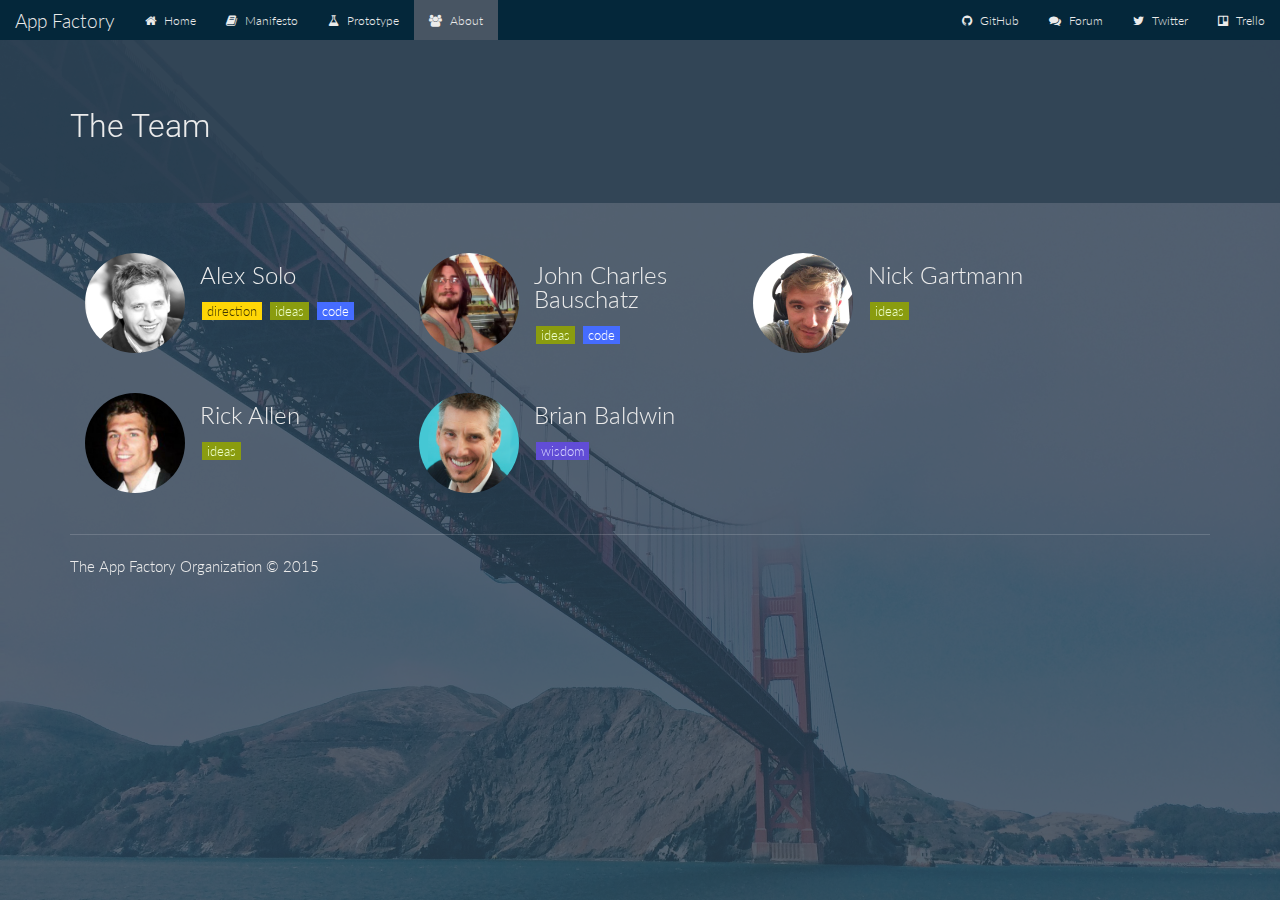
==== about.html @ 55af799f "added about page" ====
<!doctype html>
<!--[if lt IE 7]>      <html class="no-js lt-ie9 lt-ie8 lt-ie7" lang=""> <![endif]-->
<!--[if IE 7]>         <html class="no-js lt-ie9 lt-ie8" lang=""> <![endif]-->
<!--[if IE 8]>         <html class="no-js lt-ie9" lang=""> <![endif]-->
<!--[if gt IE 8]><!--> <html class="no-js" lang=""> <!--<![endif]-->
    
    <head>
        <meta charset="utf-8">
        <meta http-equiv="X-UA-Compatible" content="IE=edge,chrome=1">
        <title>App Factory</title>
        <meta name="description" content="">
        <meta name="viewport" content="width=device-width, initial-scale=1">

        <link rel="stylesheet" href="css/bootstrap.min.css">
        <style>
            body {
                padding-top: 50px;
                padding-bottom: 20px;
            }
        </style>
        <link rel="stylesheet" href="css/bootstrap.min.css">
        <link rel="stylesheet" href="//maxcdn.bootstrapcdn.com/font-awesome/4.3.0/css/font-awesome.min.css">
        <link rel="stylesheet" href="http://fonts.googleapis.com/css?family=Roboto:200">
        <link rel="stylesheet" href="css/main.css">

        <script src="js/vendor/modernizr-2.8.3-respond-1.4.2.min.js"></script>
    </head>

    <body class="about">
        <div class="backdrop"></div>
        <!--[if lt IE 8]>
            <p class="browserupgrade">You are using an <strong>outdated</strong> browser. Please <a href="http://browsehappy.com/">upgrade your browser</a> to improve your experience.</p>
        <![endif]-->

        <nav class="navbar navbar-default navbar-fixed-top">
            <div class="container-fluid">
                <!-- Brand and toggle get grouped for better mobile display -->
                <div class="navbar-header">
                    <button type="button" class="navbar-toggle collapsed" data-toggle="collapse" data-target="#bs-example-navbar-collapse-1">
                        <span class="sr-only">Toggle navigation</span>
                        <span class="icon-bar"></span>
                        <span class="icon-bar"></span>
                        <span class="icon-bar"></span>
                    </button>
                    <a class="navbar-brand" href="#">App Factory</a>
                </div>

                <div class="collapse navbar-collapse" id="bs-example-navbar-collapse-1">
                    <ul class="nav navbar-nav">
                        <li><a href="/index.html"><i class="fa fa-home"></i>Home</a></li>
                        <li><a href="/manifesto.html"><i class="fa fa-book"></i>Manifesto</a></li>
                        <li><a href="/prototype.html"><i class="fa fa-flask"></i>Prototype</a></li>
                        <li class="active"><a href="/about.html"><i class="fa fa-users"></i>About</a></li>
                    </ul>
                    <ul class="nav navbar-nav navbar-right">
                        <li><a href="https://github.com/AppFactoryOrg" target="_blank"><i class="fa fa-github"></i>GitHub</a></li>
                        <li><a href="https://discourse.app-factory.io" target="_blank"><i class="fa fa-comments"></i>Forum</a></li>
                        <li><a href="https://twitter.com/appfactoryorg" target="_blank"><i class="fa fa-twitter"></i>Twitter</a></li>
                        <li><a href="https://trello.com/b/R7hChjLy" target="_blank"><i class="fa fa-trello"></i>Trello</a></li>
                    </ul>
                </div>
            </div>
        </nav>

        <div class="jumbotron">
            <div class="container">
                <h2>The Team</h2>
            </div> 
        </div> 

        <div class="container">
            <div class="contributors">
                <div class="contributor">
                    <img class="img-circle" src="/img/alex.png">
                    <div class="name">Alex Solo</div>
                    <div class="roles">
                        <div class="role direction">direction</div>
                        <div class="role ideas">ideas</div>
                        <div class="role code">code</div>
                    </div>
                </div>
                <div class="contributor">
                    <img class="img-circle" src="/img/johncharles.jpg">
                    <div class="name">John Charles Bauschatz</div>
                    <div class="roles">
                        <div class="role ideas">ideas</div>
                        <div class="role code">code</div>
                    </div>
                </div>
                <div class="contributor">
                    <img class="img-circle" src="/img/nick.jpg">
                    <div class="name">Nick Gartmann</div>
                    <div class="roles">
                        <div class="role ideas">ideas</div>
                    </div>
                </div>
                <div class="contributor">
                    <img class="img-circle" src="/img/rick.jpg">
                    <div class="name">Rick Allen</div>
                    <div class="roles">
                        <div class="role ideas">ideas</div>
                    </div>
                </div>
                <div class="contributor">
                    <img class="img-circle" src="/img/brian.png">
                    <div class="name">Brian Baldwin</div>
                    <div class="roles">
                        <div class="role wisdom">wisdom</div>
                    </div>
                </div>
            </div>
            <hr/>
            <footer>
              <p>The App Factory Organization &copy; 2015</p>
            </footer>
        </div> 

        <script src="//ajax.googleapis.com/ajax/libs/jquery/1.11.2/jquery.min.js"></script>
        <script>window.jQuery || document.write('<script src="js/vendor/jquery-1.11.2.min.js"><\/script>')</script>
        <script src="js/vendor/bootstrap.min.js"></script>
        <script src="js/main.js"></script>

        <script>
          (function(i,s,o,g,r,a,m){i['GoogleAnalyticsObject']=r;i[r]=i[r]||function(){
          (i[r].q=i[r].q||[]).push(arguments)},i[r].l=1*new Date();a=s.createElement(o),
          m=s.getElementsByTagName(o)[0];a.async=1;a.src=g;m.parentNode.insertBefore(a,m)
          })(window,document,'script','//www.google-analytics.com/analytics.js','ga');

          ga('create', 'UA-61052657-1', 'auto');
          ga('send', 'pageview');

        </script>

    </body>
</html>
---- css/main.css ----
html {
    background: url(../img/bg.jpg) no-repeat center center fixed; 
    -webkit-background-size: cover;
    -moz-background-size: cover;
    -o-background-size: cover;
    background-size: cover;
}

body { 
	padding-top: 40px;  
	background: transparent;
}

hr {
	border-top: 1px solid rgba(255, 255, 255, 0.16);
}

.backdrop {
	position: fixed;
	height: 100%;
	width: 100%;
	z-index: -100;
	background-color: rgba(43, 62, 80, 0.8)
}

.jumbotron {
	background-color: rgba(43, 62, 80, 0.8)
}

.navbar {
  	background-color: #04273a;
  	margin-bottom: 0px;
}

.navbar .fa {
	margin-right: 8px;
}

.jumbotron {
	font-family: 'Roboto', sans-serif;
	font-weight: 100;	
	position: relative;
}

.jumbotron h2 {
	margin-right: 150px;
}

.home .header-image {
	position: absolute;
	bottom: 0px;
	right: 75px;
}

.home .marketing-blurb h2 {
	font-family: 'Roboto', sans-serif;
}
.home .marketing-blurb img {
	margin: 10px 20px 50px 0;
}


.manifesto .header-image {
	position: absolute;
	bottom: 15px;
	right: 75px;
}

.prototype .header-image {
	position: absolute;
	bottom: 15px;
	right: 75px;
}

.about .contributors {
}


.about .contributor {
	width: 300px;
	margin: 20px 15px;
	display: inline-block;
	vertical-align: top;
}

.about .contributor img {
	width: 100px;
	float: left;
	margin-right: 15px;
}

.about .contributor .name {
	margin-top: 10px;
	font-size: 24px;
	line-height: 24px;
}

.about .contributor .roles {
	margin-top: 13px;
}

.about .contributor .role {
	display: inline-block;
	color: white;
	font-size: 13px;
	padding: 0px 5px;
	margin: 2px;
}

.about .contributor .role.code {
	background-color: #456CFF;
	color: #FFFFFF;
}

.about .contributor .role.ideas {
	background-color: #8A9C0F;
	color: #EDFFCB;
}

.about .contributor .role.direction {
	background-color: #FFD606;
	color: #423801;
}

.about .contributor .role.wisdom {
	background-color: #614DD6;
	color: #D7D4FF;
}
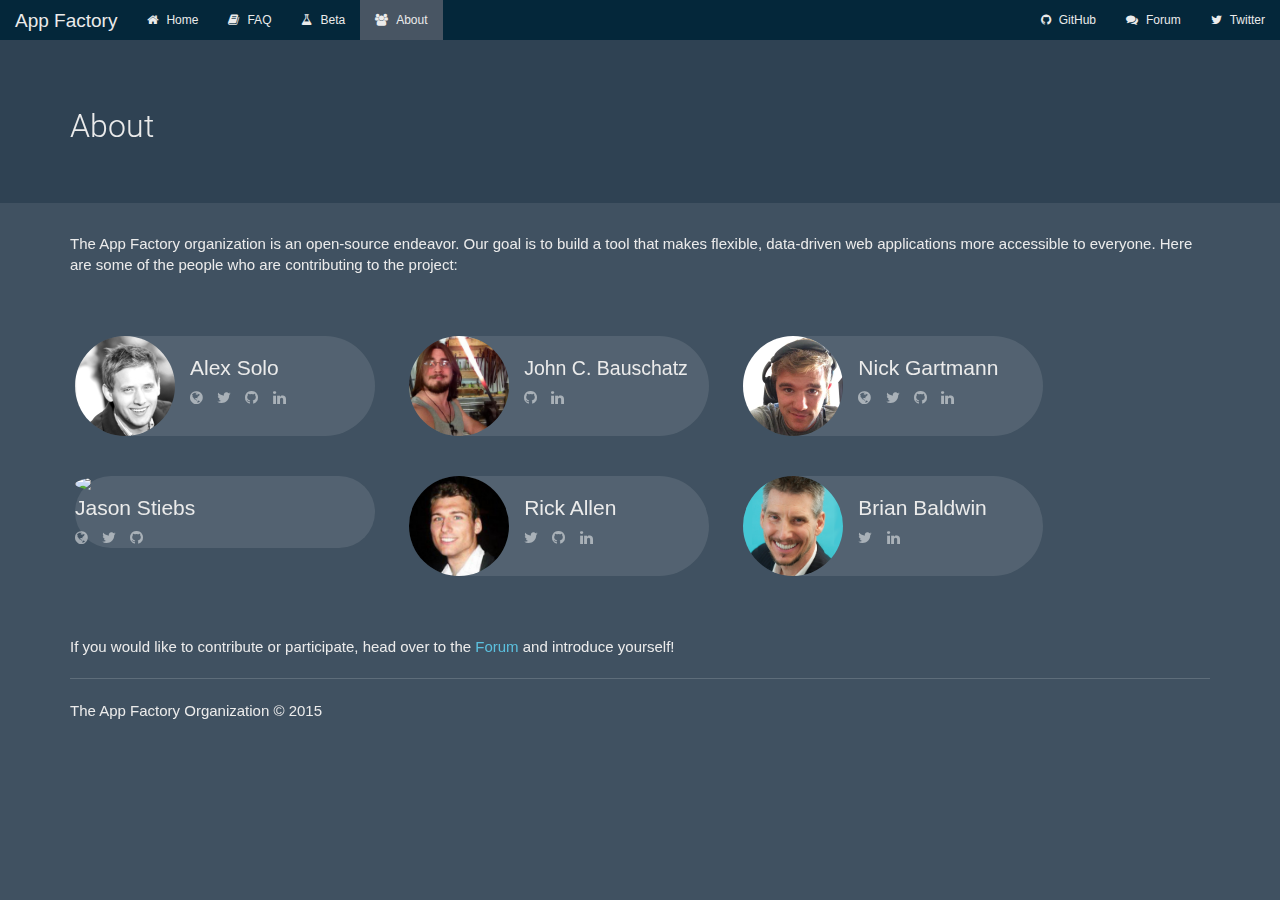
==== commit b39d7d95: "updates" ====
--- a/about.html
+++ b/about.html
@@ -3,7 +3,7 @@
 <!--[if IE 7]>         <html class="no-js lt-ie9 lt-ie8" lang=""> <![endif]-->
 <!--[if IE 8]>         <html class="no-js lt-ie9" lang=""> <![endif]-->
 <!--[if gt IE 8]><!--> <html class="no-js" lang=""> <!--<![endif]-->
-    
+
     <head>
         <meta charset="utf-8">
         <meta http-equiv="X-UA-Compatible" content="IE=edge,chrome=1">
@@ -48,15 +48,14 @@
                 <div class="collapse navbar-collapse" id="bs-example-navbar-collapse-1">
                     <ul class="nav navbar-nav">
                         <li><a href="/index.html"><i class="fa fa-home"></i>Home</a></li>
-                        <li><a href="/manifesto.html"><i class="fa fa-book"></i>Manifesto</a></li>
-                        <li><a href="/prototype.html"><i class="fa fa-flask"></i>Prototype</a></li>
+                        <li><a href="/faq.html"><i class="fa fa-book"></i>FAQ</a></li>
+                        <li><a href="/beta.html"><i class="fa fa-flask"></i>Beta</a></li>
                         <li class="active"><a href="/about.html"><i class="fa fa-users"></i>About</a></li>
                     </ul>
                     <ul class="nav navbar-nav navbar-right">
                         <li><a href="https://github.com/AppFactoryOrg" target="_blank"><i class="fa fa-github"></i>GitHub</a></li>
                         <li><a href="https://discourse.app-factory.io" target="_blank"><i class="fa fa-comments"></i>Forum</a></li>
                         <li><a href="https://twitter.com/appfactoryorg" target="_blank"><i class="fa fa-twitter"></i>Twitter</a></li>
-                        <li><a href="https://trello.com/b/R7hChjLy" target="_blank"><i class="fa fa-trello"></i>Trello</a></li>
                     </ul>
                 </div>
             </div>
@@ -64,56 +63,74 @@
 
         <div class="jumbotron">
             <div class="container">
-                <h2>The Team</h2>
-            </div> 
-        </div> 
+                <h2>About</h2>
+            </div>
+        </div>
 
         <div class="container">
+            <p>The App Factory organization is an open-source endeavor. Our goal is to build a tool that makes flexible, data-driven web applications more accessible to everyone. Here are some of the people who are contributing to the project:</p>
             <div class="contributors">
                 <div class="contributor">
                     <img class="img-circle" src="/img/alex.png">
                     <div class="name">Alex Solo</div>
-                    <div class="roles">
-                        <div class="role direction">direction</div>
-                        <div class="role ideas">ideas</div>
-                        <div class="role code">code</div>
+                    <div class="contact-methods">
+                        <div class="contact-method"><a href="http://alexsolo.io" target="_blank"><i class="fa fa-globe"></i></a></div>
+                        <div class="contact-method"><a href="https://twitter.com/civilframe" target="_blank"><i class="fa fa-twitter"></i></a></div>
+                        <div class="contact-method"><a href="https://github.com/civilframe" target="_blank"><i class="fa fa-github"></i></a></div>
+                        <div class="contact-method"><a href="http://www.linkedin.com/in/alexnsolo" target="_blank"><i class="fa fa-linkedin"></i></a></div>
                     </div>
                 </div>
                 <div class="contributor">
                     <img class="img-circle" src="/img/johncharles.jpg">
-                    <div class="name">John Charles Bauschatz</div>
-                    <div class="roles">
-                        <div class="role ideas">ideas</div>
-                        <div class="role code">code</div>
+                    <div class="name small">John C. Bauschatz</div>
+                    <div class="contact-methods">
+                        <div class="contact-method"><a href="https://github.com/jbauschatz" target="_blank"><i class="fa fa-github"></i></a></div>
+                        <div class="contact-method"><a href="https://www.linkedin.com/pub/john-charles-bauschatz/25/a2a/525" target="_blank"><i class="fa fa-linkedin"></i></a></div>
                     </div>
                 </div>
                 <div class="contributor">
                     <img class="img-circle" src="/img/nick.jpg">
                     <div class="name">Nick Gartmann</div>
-                    <div class="roles">
-                        <div class="role ideas">ideas</div>
+                    <div class="contact-methods">
+                        <div class="contact-method"><a href="http://www.nickgartmann.com/" target="_blank"><i class="fa fa-globe"></i></a></div>
+                        <div class="contact-method"><a href="https://twitter.com/nickgartmann" target="_blank"><i class="fa fa-twitter"></i></a></div>
+                        <div class="contact-method"><a href="https://www.github.com/nickgartmann" target="_blank"><i class="fa fa-github"></i></a></div>
+                        <div class="contact-method"><a href="https://www.linkedin.com/pub/nick-gartmann/49/aab/725" target="_blank"><i class="fa fa-linkedin"></i></a></div>
+                    </div>
+                </div>
+                <div class="contributor">
+                    <img class="img-circle" src="/img/jason.jpg">
+                    <div class="name">Jason Stiebs</div>
+                    <div class="contact-methods">
+                        <div class="contact-method"><a href="http://www.jasonstiebs.com/" target="_blank"><i class="fa fa-globe"></i></a></div>
+                        <div class="contact-method"><a href="https://twitter.com/peregrine" target="_blank"><i class="fa fa-twitter"></i></a></div>
+                        <div class="contact-method"><a href="https://www.github.com/jeregrine" target="_blank"><i class="fa fa-github"></i></a></div>
                     </div>
                 </div>
                 <div class="contributor">
                     <img class="img-circle" src="/img/rick.jpg">
                     <div class="name">Rick Allen</div>
-                    <div class="roles">
-                        <div class="role ideas">ideas</div>
+                    <div class="contact-methods">
+                        <div class="contact-method"><a href="https://twitter.com/stoodder" target="_blank"><i class="fa fa-twitter"></i></a></div>
+                        <div class="contact-method"><a href="https://www.github.com/stoodder" target="_blank"><i class="fa fa-github"></i></a></div>
+                        <div class="contact-method"><a href="https://www.linkedin.com/pub/rick-allen/13/b07/18b" target="_blank"><i class="fa fa-linkedin"></i></a></div>
                     </div>
                 </div>
                 <div class="contributor">
                     <img class="img-circle" src="/img/brian.png">
                     <div class="name">Brian Baldwin</div>
-                    <div class="roles">
-                        <div class="role wisdom">wisdom</div>
+                    <div class="contact-methods">
+                        <div class="contact-method"><a href="https://twitter.com/optimumcoaching" target="_blank"><i class="fa fa-twitter"></i></a></div>
+                        <div class="contact-method"><a href="https://ca.linkedin.com/pub/brian-baldwin/a/298/184" target="_blank"><i class="fa fa-linkedin"></i></a></div>
                     </div>
                 </div>
             </div>
+            <p>If you would like to contribute or participate, head over to the <a href="https://discourse.app-factory.io/">Forum</a> and introduce yourself!</p>
             <hr/>
             <footer>
               <p>The App Factory Organization &copy; 2015</p>
             </footer>
-        </div> 
+        </div>
 
         <script src="//ajax.googleapis.com/ajax/libs/jquery/1.11.2/jquery.min.js"></script>
         <script>window.jQuery || document.write('<script src="js/vendor/jquery-1.11.2.min.js"><\/script>')</script>
--- a/css/main.css
+++ b/css/main.css
@@ -1,14 +1,19 @@
 html {
-    background: url(../img/bg.jpg) no-repeat center center fixed; 
+    background: url(../img/bg1.jpg) no-repeat center center fixed;
     -webkit-background-size: cover;
     -moz-background-size: cover;
     -o-background-size: cover;
     background-size: cover;
 }
 
-body { 
-	padding-top: 40px;  
+body {
+	padding-top: 40px;
 	background: transparent;
+    font-family: Helvetica, Arial, sans-serif;
+}
+
+a {
+    color: #5bc0de;
 }
 
 hr {
@@ -20,7 +25,7 @@
 	height: 100%;
 	width: 100%;
 	z-index: -100;
-	background-color: rgba(43, 62, 80, 0.8)
+	background-color: rgba(43, 62, 80, 0.9)
 }
 
 .jumbotron {
@@ -38,7 +43,7 @@
 
 .jumbotron {
 	font-family: 'Roboto', sans-serif;
-	font-weight: 100;	
+	font-weight: 100;
 	position: relative;
 }
 
@@ -73,14 +78,24 @@
 }
 
 .about .contributors {
+	margin-left: -10px;
+    margin-top: 40px;
+    margin-bottom: 40px;
 }
 
-
 .about .contributor {
-	width: 300px;
-	margin: 20px 15px;
+	min-width: 300px;
+	margin: 20px 5px;
 	display: inline-block;
 	vertical-align: top;
+	background-color: rgba(255,255,255,0.1);
+	border-radius: 999px
+}
+
+@media (min-width: 600px) {
+	.about .contributor {
+		margin: 20px 15px;
+	}
 }
 
 .about .contributor img {
@@ -90,13 +105,17 @@
 }
 
 .about .contributor .name {
-	margin-top: 10px;
-	font-size: 24px;
+	margin-top: 20px;
+	font-size: 21px;
 	line-height: 24px;
 }
 
+.about .contributor .name.small {
+	font-size: 19.5px;
+}
+
 .about .contributor .roles {
-	margin-top: 13px;
+	margin-top: 10px;
 }
 
 .about .contributor .role {
@@ -109,7 +128,7 @@
 
 .about .contributor .role.code {
 	background-color: #456CFF;
-	color: #FFFFFF;
+	color: #CAD9FF;
 }
 
 .about .contributor .role.ideas {
@@ -127,3 +146,37 @@
 	color: #D7D4FF;
 }
 
+.about .contributor .role.arcana {
+	background-color: #614DD6;
+	color: #D7D4FF;
+}
+
+
+.about .contact-methods {
+	margin-top: 2px;
+}
+
+.about .contact-method {
+	display: inline-block;
+	margin-top: 5px;
+	margin-right: 10px;
+}
+
+.about .contact-method a {
+	color: rgba(255,255,255,0.5);
+}
+
+.beta .header-image {
+	position: absolute;
+	bottom: 25px;
+	right: 75px;
+}
+
+.beta .beta-link {
+    font-size: 20px;
+}
+
+.beta .forum-link {
+    display: block;
+    font-size: 20px;
+}
